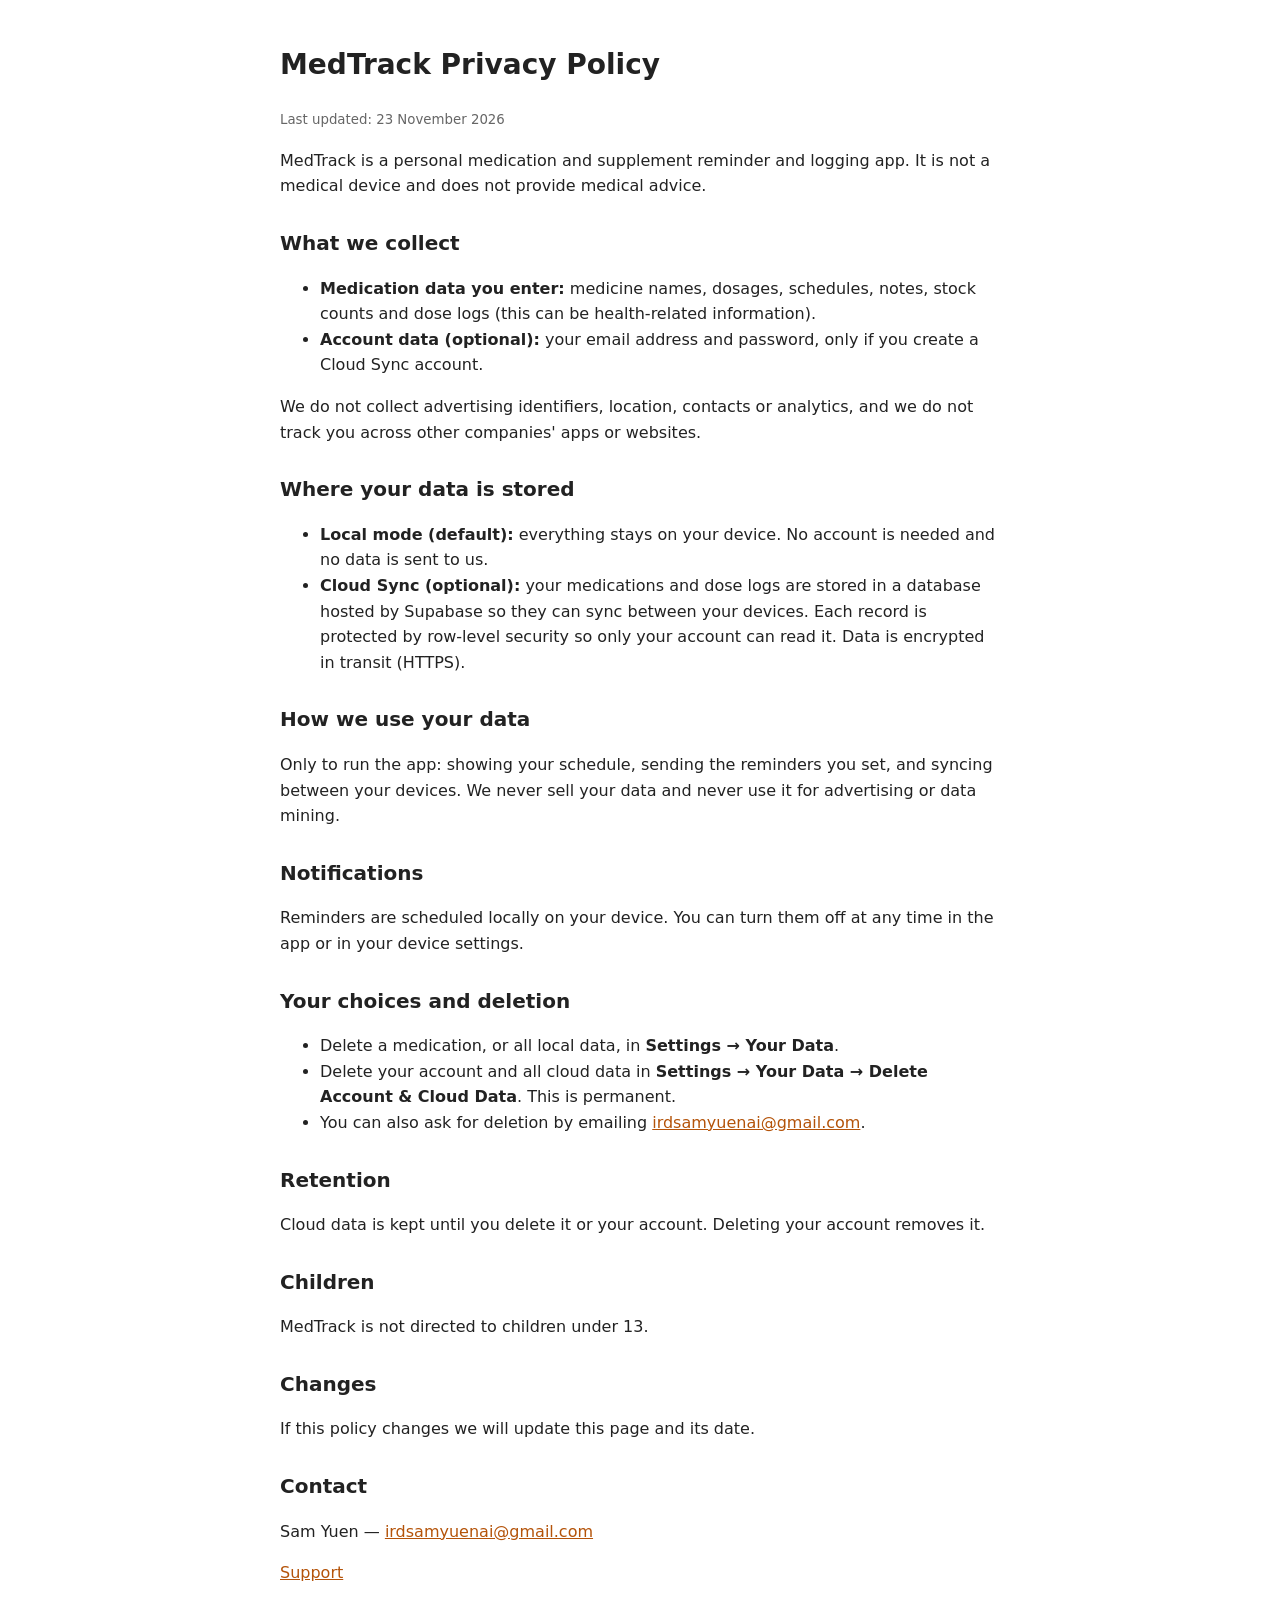
==== privacy.html @ 55b3fadf "Privacy policy and support pages" ====
<!doctype html><html lang="en"><head><meta charset="utf-8"><meta name="viewport" content="width=device-width,initial-scale=1"><title>MedTrack Privacy Policy</title><link rel="stylesheet" href="style.css"></head><body>
<h1>MedTrack Privacy Policy</h1><small>Last updated: 23 November 2026</small>
<p>MedTrack is a personal medication and supplement reminder and logging app. It is not a medical device and does not provide medical advice.</p>
<h2>What we collect</h2>
<ul><li><b>Medication data you enter:</b> medicine names, dosages, schedules, notes, stock counts and dose logs (this can be health-related information).</li>
<li><b>Account data (optional):</b> your email address and password, only if you create a Cloud Sync account.</li></ul>
<p>We do not collect advertising identifiers, location, contacts or analytics, and we do not track you across other companies' apps or websites.</p>
<h2>Where your data is stored</h2>
<ul><li><b>Local mode (default):</b> everything stays on your device. No account is needed and no data is sent to us.</li>
<li><b>Cloud Sync (optional):</b> your medications and dose logs are stored in a database hosted by Supabase so they can sync between your devices. Each record is protected by row-level security so only your account can read it. Data is encrypted in transit (HTTPS).</li></ul>
<h2>How we use your data</h2>
<p>Only to run the app: showing your schedule, sending the reminders you set, and syncing between your devices. We never sell your data and never use it for advertising or data mining.</p>
<h2>Notifications</h2>
<p>Reminders are scheduled locally on your device. You can turn them off at any time in the app or in your device settings.</p>
<h2>Your choices and deletion</h2>
<ul><li>Delete a medication, or all local data, in <b>Settings &rarr; Your Data</b>.</li>
<li>Delete your account and all cloud data in <b>Settings &rarr; Your Data &rarr; Delete Account &amp; Cloud Data</b>. This is permanent.</li>
<li>You can also ask for deletion by emailing <a href="mailto:irdsamyuenai@gmail.com">irdsamyuenai@gmail.com</a>.</li></ul>
<h2>Retention</h2><p>Cloud data is kept until you delete it or your account. Deleting your account removes it.</p>
<h2>Children</h2><p>MedTrack is not directed to children under 13.</p>
<h2>Changes</h2><p>If this policy changes we will update this page and its date.</p>
<h2>Contact</h2><p>Sam Yuen &mdash; <a href="mailto:irdsamyuenai@gmail.com">irdsamyuenai@gmail.com</a></p>
<p><a href="index.html">Support</a></p></body></html>
---- style.css ----
body{font:16px/1.6 -apple-system,system-ui,Segoe UI,Roboto,sans-serif;max-width:720px;margin:0 auto;padding:24px 16px;color:#222;background:#fff}
h1{font-size:28px}h2{margin-top:28px;font-size:20px}a{color:#b45309}small{color:#666}
@media(prefers-color-scheme:dark){body{background:#151515;color:#e8e8e8}a{color:#fbbf24}small{color:#aaa}}
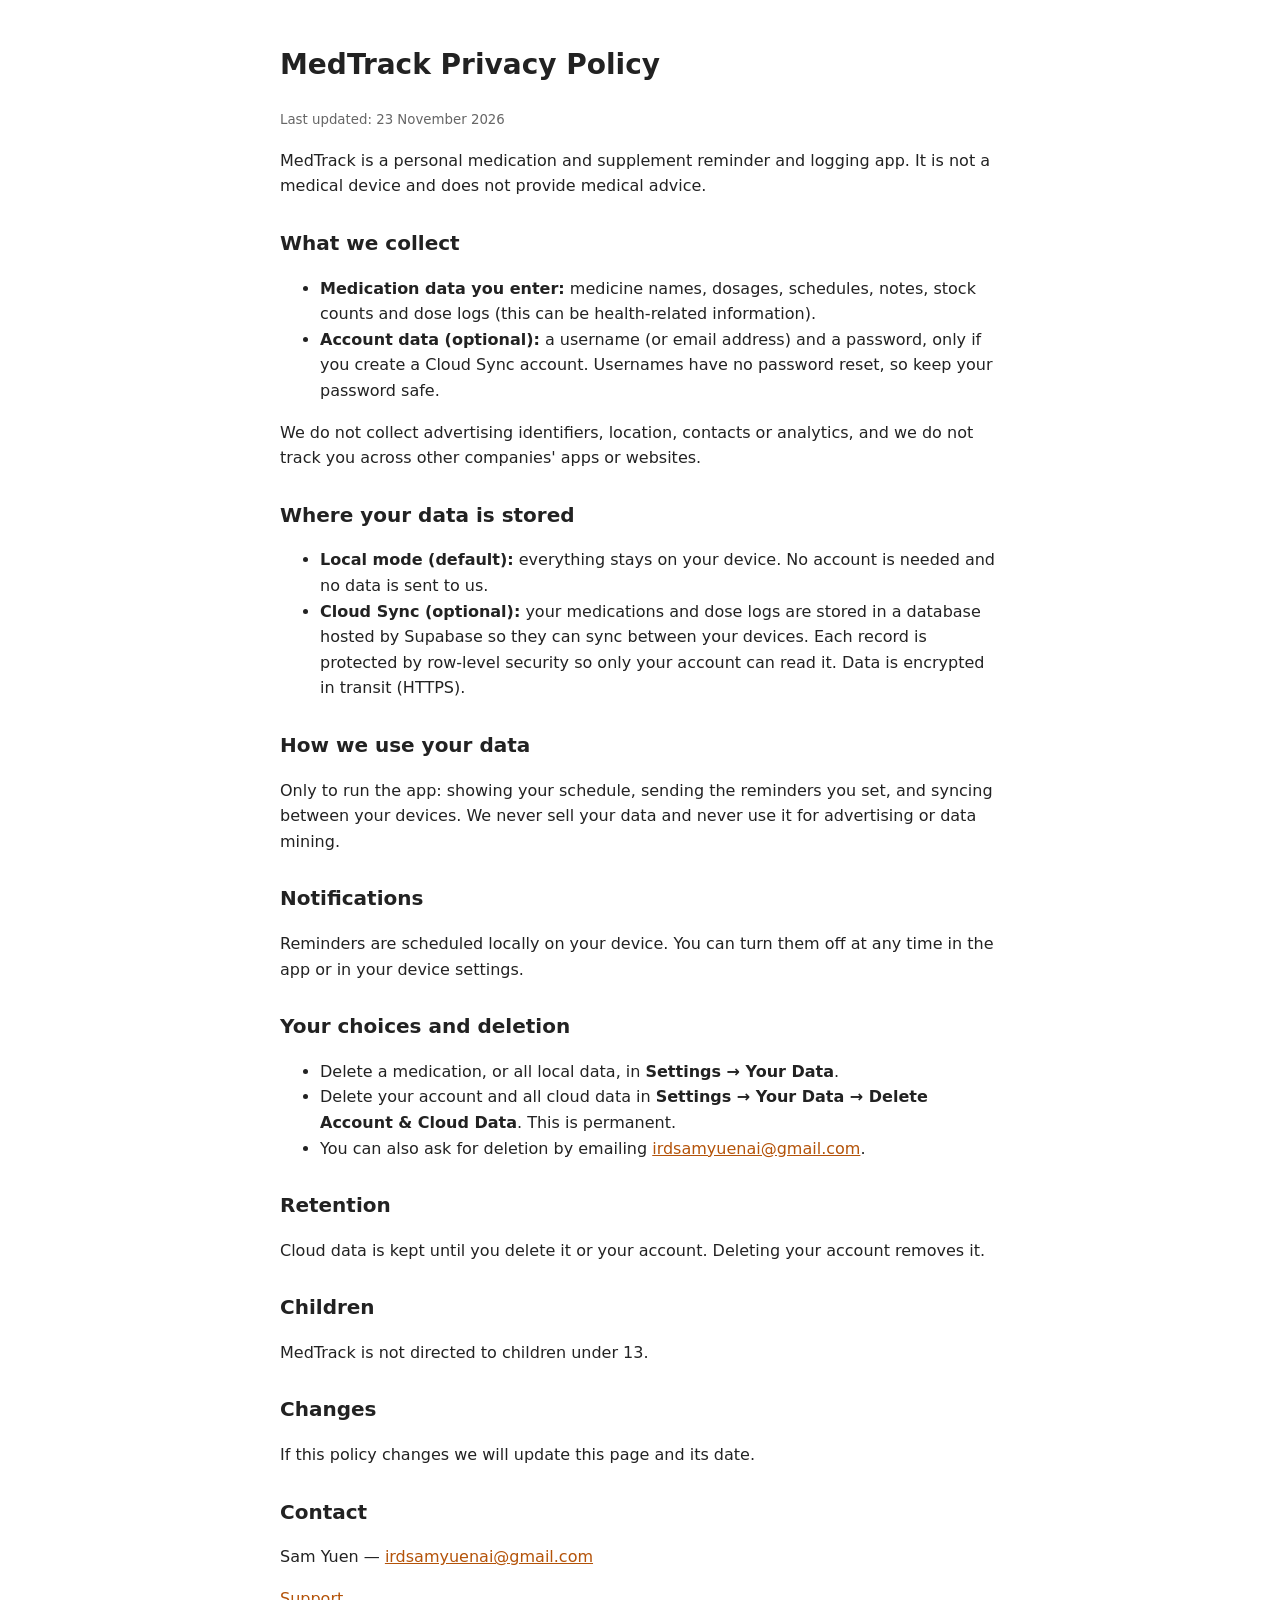
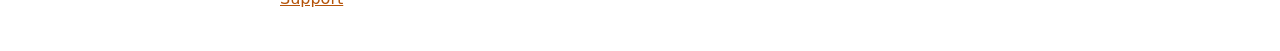
==== commit cc151d85: "Privacy policy: usernames" ====
--- a/privacy.html
+++ b/privacy.html
@@ -3,7 +3,7 @@
 <p>MedTrack is a personal medication and supplement reminder and logging app. It is not a medical device and does not provide medical advice.</p>
 <h2>What we collect</h2>
 <ul><li><b>Medication data you enter:</b> medicine names, dosages, schedules, notes, stock counts and dose logs (this can be health-related information).</li>
-<li><b>Account data (optional):</b> your email address and password, only if you create a Cloud Sync account.</li></ul>
+<li><b>Account data (optional):</b> a username (or email address) and a password, only if you create a Cloud Sync account. Usernames have no password reset, so keep your password safe.</li></ul>
 <p>We do not collect advertising identifiers, location, contacts or analytics, and we do not track you across other companies' apps or websites.</p>
 <h2>Where your data is stored</h2>
 <ul><li><b>Local mode (default):</b> everything stays on your device. No account is needed and no data is sent to us.</li>
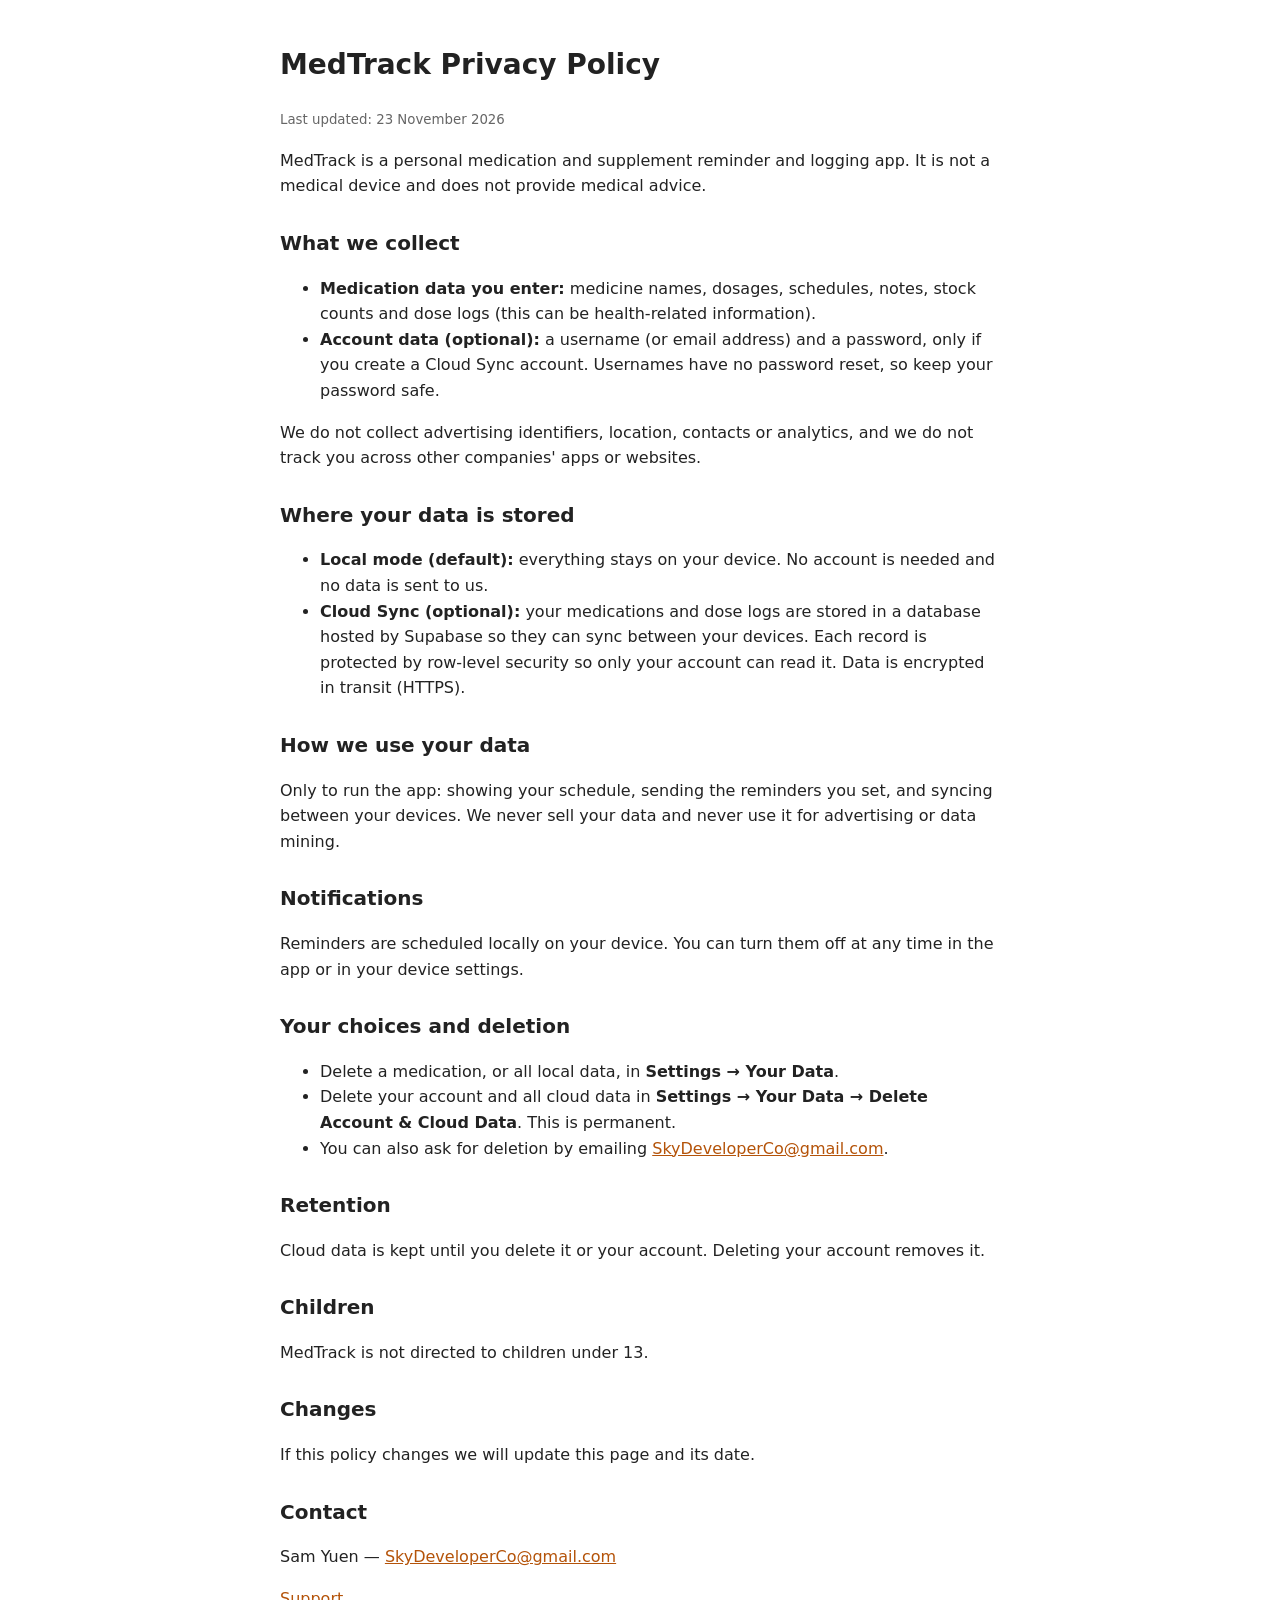
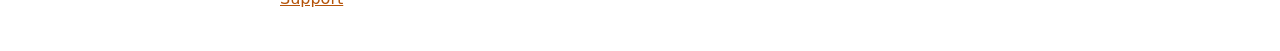
==== commit a4c8ab97: "Update contact email to SkyDeveloperCo@gmail.com Co-Authored-By: Claude Opus 5.5 <noreply@anthropic." ====
--- a/privacy.html
+++ b/privacy.html
@@ -15,9 +15,9 @@
 <h2>Your choices and deletion</h2>
 <ul><li>Delete a medication, or all local data, in <b>Settings &rarr; Your Data</b>.</li>
 <li>Delete your account and all cloud data in <b>Settings &rarr; Your Data &rarr; Delete Account &amp; Cloud Data</b>. This is permanent.</li>
-<li>You can also ask for deletion by emailing <a href="mailto:irdsamyuenai@gmail.com">irdsamyuenai@gmail.com</a>.</li></ul>
+<li>You can also ask for deletion by emailing <a href="mailto:SkyDeveloperCo@gmail.com">SkyDeveloperCo@gmail.com</a>.</li></ul>
 <h2>Retention</h2><p>Cloud data is kept until you delete it or your account. Deleting your account removes it.</p>
 <h2>Children</h2><p>MedTrack is not directed to children under 13.</p>
 <h2>Changes</h2><p>If this policy changes we will update this page and its date.</p>
-<h2>Contact</h2><p>Sam Yuen &mdash; <a href="mailto:irdsamyuenai@gmail.com">irdsamyuenai@gmail.com</a></p>
+<h2>Contact</h2><p>Sam Yuen &mdash; <a href="mailto:SkyDeveloperCo@gmail.com">SkyDeveloperCo@gmail.com</a></p>
 <p><a href="index.html">Support</a></p></body></html>
